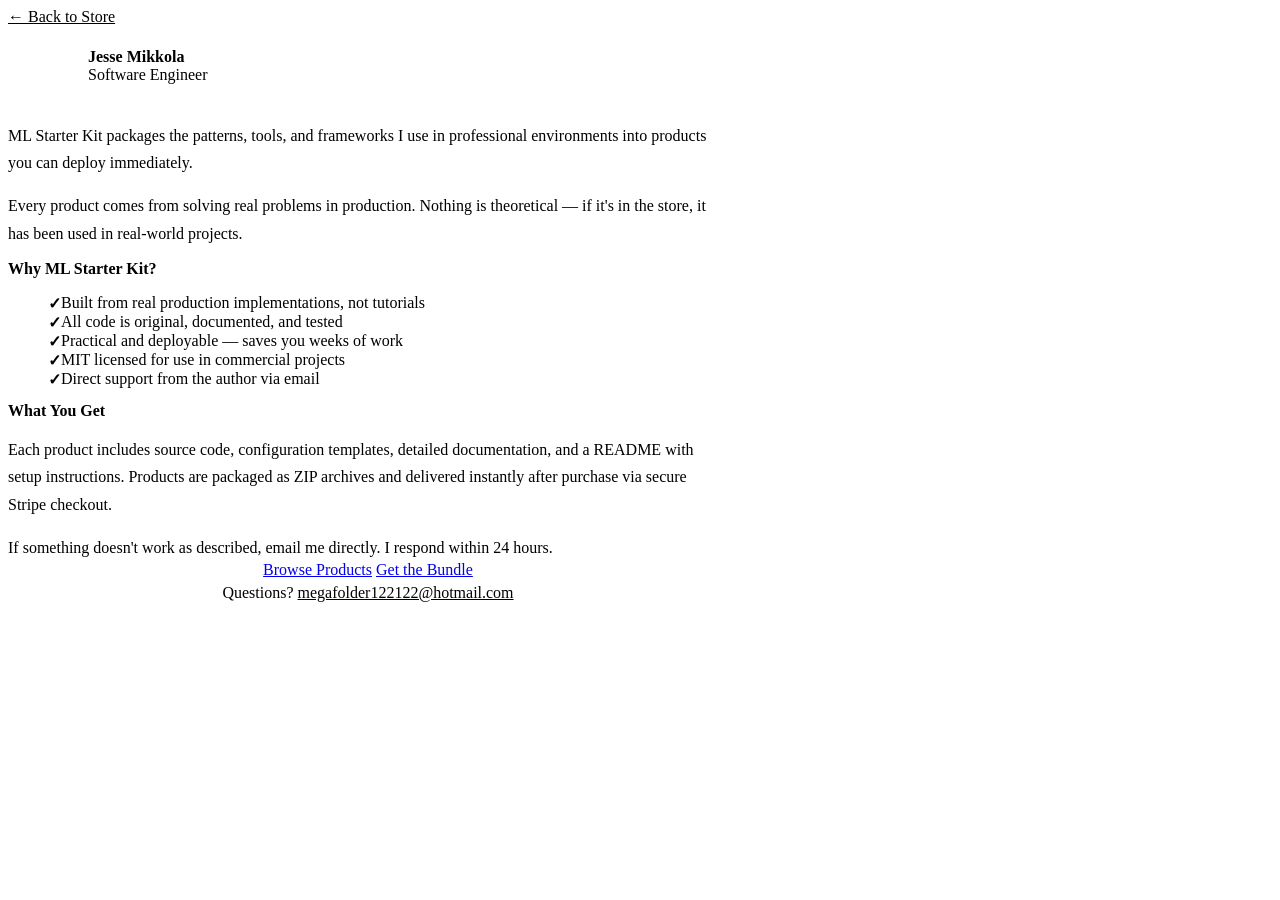
==== about.html @ e7239b21 "Initial deploy" ====
<!DOCTYPE html>
<html lang="en" data-theme="dark">
<head>
  <meta charset="UTF-8">
  <meta name="viewport" content="width=device-width, initial-scale=1.0">
  <meta name="robots" content="index, follow">
  <meta name="description" content="About ML Starter Kit. From Notebook to Production ML in Minutes.">
  <meta name="author" content="Jesse Mikkola">
  <meta name="theme-color" content="#8b5cf6">
  <link rel="canonical" href="https://inity13.github.io/ml-starter-kit/about.html">
  <title>About — ML Starter Kit</title>
  <link rel="icon" type="image/svg+xml" href="favicon.svg">
  <link rel="stylesheet" href="style.css">
  <style>
    .about-page { padding-top: calc(var(--header-height) + var(--space-12)); }
    .about-card {
      background: var(--color-card);
      border: 1px solid var(--color-card-border);
      border-radius: var(--radius-2xl);
      padding: var(--space-8);
      max-width: 720px;
      margin: 0 auto var(--space-8);
    }
    @media (min-width: 640px) { .about-card { padding: var(--space-12); } }
    .author-header { display: flex; align-items: center; gap: var(--space-6); margin-bottom: var(--space-6); }
    .author-avatar {
      width: 80px; height: 80px; border-radius: 50%; flex-shrink: 0;
      background: var(--gradient-primary); display: flex; align-items: center; justify-content: center;
    }
    .author-avatar svg { width: 44px; height: 44px; stroke: white; fill: none; stroke-width: 1.5; stroke-linecap: round; stroke-linejoin: round; }
    .author-name { font-size: var(--text-2xl); font-weight: 700; color: var(--color-text-heading); margin-bottom: var(--space-1); }
    .author-role { font-size: var(--text-sm); color: var(--color-text-muted); }
    .about-card h2 { font-size: var(--text-xl); margin-bottom: var(--space-3); }
    .about-card p { margin-bottom: var(--space-4); font-size: var(--text-sm); line-height: 1.7; }
    .about-card ul { margin-bottom: var(--space-4); }
    .about-card li {
      display: flex; align-items: flex-start; gap: var(--space-3);
      font-size: var(--text-sm); color: var(--color-text-muted); margin-bottom: var(--space-2);
    }
    .about-card li .check { color: var(--color-accent); font-weight: 700; flex-shrink: 0; }
    .about-cta { text-align: center; margin-top: var(--space-8); }
    .contact-line { text-align: center; font-size: var(--text-sm); color: var(--color-text-muted); margin-top: var(--space-6); }
    .contact-line a { color: var(--color-primary-light); }
    .back-link { display: inline-block; margin-bottom: var(--space-6); font-size: var(--text-sm); color: var(--color-text-muted); }
    .back-link:hover { color: var(--color-text); }
  </style>
  <!-- analytics-injector-start -->
<script defer data-domain="inity13.github.io" src="https://plausible.io/js/script.js"></script>
<!-- analytics-injector-end -->
</head>
<body>
  <main class="about-page">
    <div class="container">
      <a href="index.html" class="back-link">&larr; Back to Store</a>
      <div class="about-card">
        <div class="author-header">
          <div class="author-avatar" aria-hidden="true">
            <svg viewBox="0 0 24 24"><circle cx="12" cy="8" r="4"/><path d="M20 21a8 8 0 0 0-16 0"/></svg>
          </div>
          <div>
            <div class="author-name">Jesse Mikkola</div>
            <div class="author-role">Software Engineer</div>
          </div>
        </div>

        <p>ML Starter Kit packages the patterns, tools, and frameworks I use in professional environments into products you can deploy immediately.</p>

        <p>Every product comes from solving real problems in production. Nothing is theoretical — if it's in the store, it has been used in real-world projects.</p>

        <h2>Why ML Starter Kit?</h2>
        <ul>
          <li><span class="check" aria-hidden="true">&#10003;</span> Built from real production implementations, not tutorials</li>
          <li><span class="check" aria-hidden="true">&#10003;</span> All code is original, documented, and tested</li>
          <li><span class="check" aria-hidden="true">&#10003;</span> Practical and deployable — saves you weeks of work</li>
          <li><span class="check" aria-hidden="true">&#10003;</span> MIT licensed for use in commercial projects</li>
          <li><span class="check" aria-hidden="true">&#10003;</span> Direct support from the author via email</li>
        </ul>

        <h2>What You Get</h2>
        <p>Each product includes source code, configuration templates, detailed documentation, and a README with setup instructions. Products are packaged as ZIP archives and delivered instantly after purchase via secure Stripe checkout.</p>

        <p>If something doesn't work as described, email me directly. I respond within 24 hours.</p>

        <div class="about-cta">
          <a href="index.html#products" class="btn btn-primary btn-lg">Browse Products</a>
          <a href="index.html#bundle" class="btn btn-secondary btn-lg" style="margin-left: var(--space-3);">Get the Bundle</a>
        </div>

        <p class="contact-line">
          Questions? <a href="mailto:megafolder122122@hotmail.com">megafolder122122@hotmail.com</a>
        </p>
      </div>
    </div>
  </main>
  <script src="script.js"></script>
<!-- analytics-start -->
<script>
(function(){
  try{
    fetch("https://ferovwapilhcpqozqinn.supabase.co/rest/v1/page_views",{
      method:"POST",
      headers:{"Content-Type":"application/json","apikey":"eyJhbGciOiJIUzI1NiIsInR5cCI6IkpXVCJ9.eyJpc3MiOiJzdXBhYmFzZSIsInJlZiI6ImZlcm92d2FwaWxoY3Bxb3pxaW5uIiwicm9sZSI6ImFub24iLCJpYXQiOjE3NzMwMTU3NTYsImV4cCI6MjA4ODU5MTc1Nn0.RhBBxPaAw5Fyzal5m3GY_sdxiIAp_RVJ_ki8CUgPnRY","Authorization":"Bearer eyJhbGciOiJIUzI1NiIsInR5cCI6IkpXVCJ9.eyJpc3MiOiJzdXBhYmFzZSIsInJlZiI6ImZlcm92d2FwaWxoY3Bxb3pxaW5uIiwicm9sZSI6ImFub24iLCJpYXQiOjE3NzMwMTU3NTYsImV4cCI6MjA4ODU5MTc1Nn0.RhBBxPaAw5Fyzal5m3GY_sdxiIAp_RVJ_ki8CUgPnRY","Prefer":"return=minimal"},
      body:JSON.stringify({store_name:"ML Starter Kit",page_path:location.pathname,referrer:document.referrer||null,user_agent:navigator.userAgent}),
      keepalive:true
    }).catch(function(){});
  }catch(e){}
})();
</script>
<!-- analytics-end -->
</body>
</html>
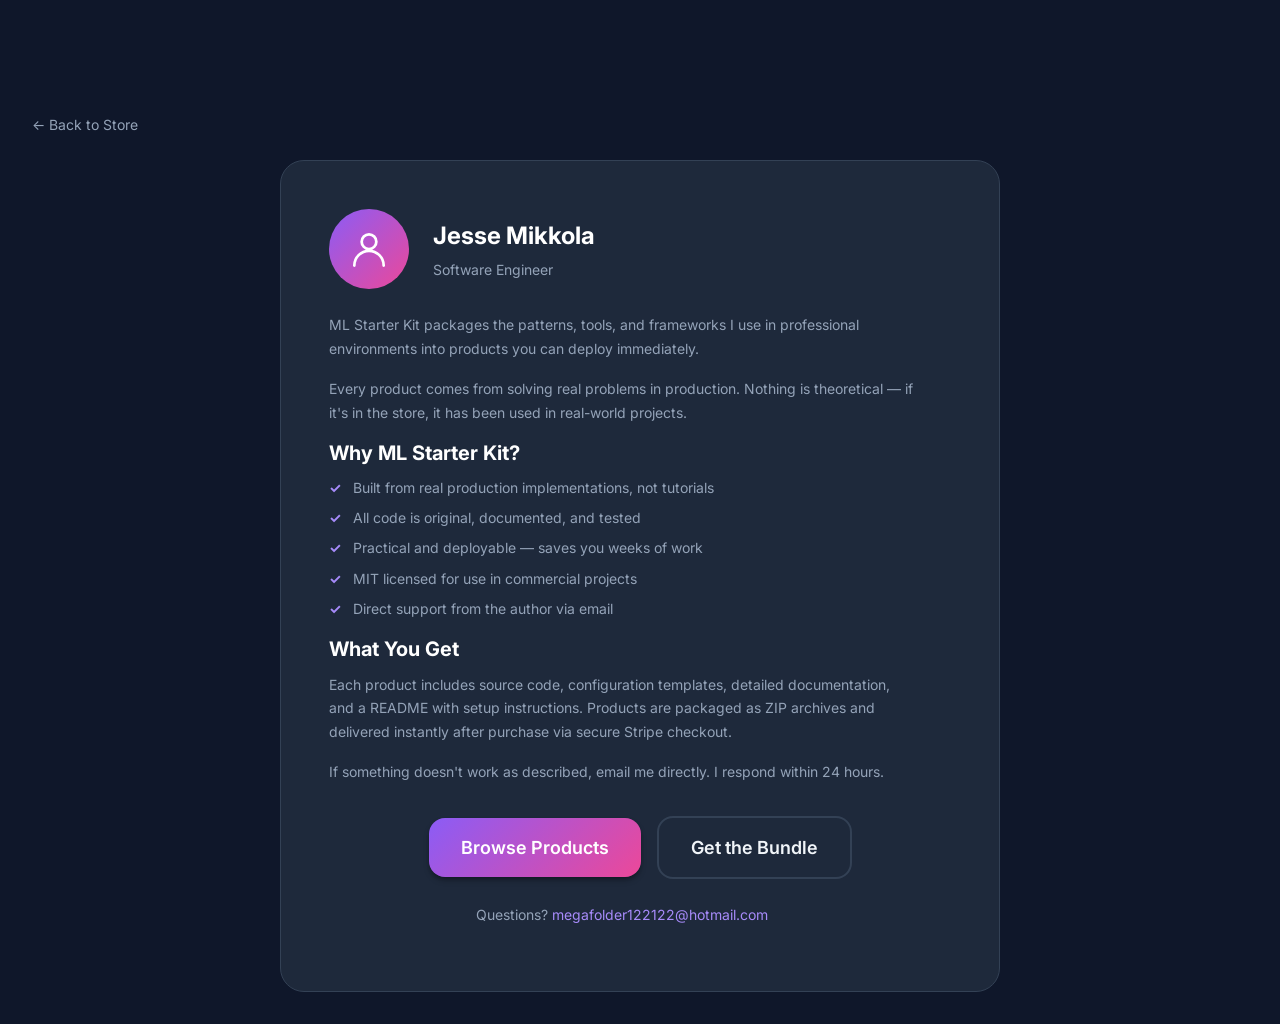
==== commit 8ce8791b: "Deploy storefront to GitHub Pages" ====
--- a/about.html
+++ b/about.html
@@ -44,9 +44,6 @@
     .back-link { display: inline-block; margin-bottom: var(--space-6); font-size: var(--text-sm); color: var(--color-text-muted); }
     .back-link:hover { color: var(--color-text); }
   </style>
-  <!-- analytics-injector-start -->
-<script defer data-domain="inity13.github.io" src="https://plausible.io/js/script.js"></script>
-<!-- analytics-injector-end -->
 </head>
 <body>
   <main class="about-page">
--- a/style.css
+++ b/style.css
@@ -0,0 +1,1695 @@
+/* ==========================================================================
+   ML Starter Kit — Design System & Storefront Styles
+   Theme: Data Engineering (deep blues, teals, data-visualization greens)
+   ========================================================================== */
+
+/* --- Google Fonts --- */
+@import url('https://fonts.googleapis.com/css2?family=Inter:wght@400;500;600;700;800&family=JetBrains+Mono:wght@400;500;600&display=swap');
+
+/* --- CSS Custom Properties (Dark Mode Default) --- */
+:root {
+  /* Brand Colors */
+  --color-primary: #8b5cf6;
+  --color-primary-light: #a78bfa;
+  --color-primary-dark: #7c3aed;
+  --color-secondary: #ec4899;
+  --color-secondary-light: #f472b6;
+  --color-accent: #a78bfa;
+  --color-accent-light: #c4b5fd;
+
+  /* Surfaces */
+  --color-bg: #0f172a;
+  --color-bg-alt: #0b1120;
+  --color-card: #1e293b;
+  --color-card-hover: #253449;
+  --color-card-border: #334155;
+  --color-surface: #162032;
+
+  /* Text */
+  --color-text: #f1f5f9;
+  --color-text-muted: #94a3b8;
+  --color-text-heading: #ffffff;
+  --color-text-inverse: #0f172a;
+
+  /* Status / Accent */
+  --color-success: #10b981;
+  --color-warning: #f59e0b;
+  --color-danger: #ef4444;
+  --color-crypto: #f7931a;
+
+  /* Gradients */
+  --gradient-primary: linear-gradient(135deg, var(--color-primary) 0%, var(--color-secondary) 100%);
+  --gradient-accent: linear-gradient(135deg, var(--color-accent) 0%, var(--color-primary) 100%);
+  --gradient-hero: linear-gradient(160deg, #1a0a2e 0%, #2d1052 40%, #1e1145 70%, #1a0a2e 100%);
+  --gradient-bundle: linear-gradient(135deg, #6366f1 0%, #4f46e5 50%, #7c3aed 100%);
+
+  /* Typography */
+  --font-body: 'Inter', -apple-system, BlinkMacSystemFont, 'Segoe UI', sans-serif;
+  --font-mono: 'JetBrains Mono', 'Fira Code', 'Cascadia Code', monospace;
+
+  --text-xs: 0.75rem;
+  --text-sm: 0.875rem;
+  --text-base: 1rem;
+  --text-lg: 1.125rem;
+  --text-xl: 1.25rem;
+  --text-2xl: 1.5rem;
+  --text-3xl: 1.875rem;
+  --text-4xl: 2.25rem;
+  --text-5xl: 3rem;
+  --text-6xl: 3.75rem;
+
+  /* Spacing */
+  --space-1: 0.25rem;
+  --space-2: 0.5rem;
+  --space-3: 0.75rem;
+  --space-4: 1rem;
+  --space-5: 1.25rem;
+  --space-6: 1.5rem;
+  --space-8: 2rem;
+  --space-10: 2.5rem;
+  --space-12: 3rem;
+  --space-16: 4rem;
+  --space-20: 5rem;
+  --space-24: 6rem;
+
+  /* Border Radius */
+  --radius-sm: 0.375rem;
+  --radius-md: 0.5rem;
+  --radius-lg: 0.75rem;
+  --radius-xl: 1rem;
+  --radius-2xl: 1.5rem;
+  --radius-full: 9999px;
+
+  /* Shadows */
+  --shadow-sm: 0 1px 2px 0 rgba(0, 0, 0, 0.3);
+  --shadow-md: 0 4px 6px -1px rgba(0, 0, 0, 0.3), 0 2px 4px -2px rgba(0, 0, 0, 0.3);
+  --shadow-lg: 0 10px 15px -3px rgba(0, 0, 0, 0.3), 0 4px 6px -4px rgba(0, 0, 0, 0.3);
+  --shadow-xl: 0 20px 25px -5px rgba(0, 0, 0, 0.4), 0 8px 10px -6px rgba(0, 0, 0, 0.4);
+  --shadow-glow-primary: 0 0 20px rgba(15, 118, 110, 0.3);
+  --shadow-glow-accent: 0 0 20px rgba(16, 185, 129, 0.3);
+
+  /* Transitions */
+  --transition-fast: 150ms ease;
+  --transition-base: 250ms ease;
+  --transition-slow: 400ms ease;
+
+  /* Layout */
+  --container-max: 1280px;
+  --header-height: 4rem;
+}
+
+/* --- Light Mode --- */
+[data-theme="light"] {
+  --color-bg: #f8fafc;
+  --color-bg-alt: #f1f5f9;
+  --color-card: #ffffff;
+  --color-card-hover: #f8fafc;
+  --color-card-border: #e2e8f0;
+  --color-surface: #ffffff;
+  --color-text: #1e293b;
+  --color-text-muted: #64748b;
+  --color-text-heading: #0f172a;
+  --color-text-inverse: #f1f5f9;
+  --gradient-hero: linear-gradient(160deg, #f8fafc 0%, #e0f2fe 40%, #ccfbf1 70%, #f8fafc 100%);
+  --shadow-sm: 0 1px 2px 0 rgba(0, 0, 0, 0.05);
+  --shadow-md: 0 4px 6px -1px rgba(0, 0, 0, 0.07), 0 2px 4px -2px rgba(0, 0, 0, 0.07);
+  --shadow-lg: 0 10px 15px -3px rgba(0, 0, 0, 0.08), 0 4px 6px -4px rgba(0, 0, 0, 0.08);
+  --shadow-xl: 0 20px 25px -5px rgba(0, 0, 0, 0.1), 0 8px 10px -6px rgba(0, 0, 0, 0.1);
+  --shadow-glow-primary: 0 0 20px rgba(15, 118, 110, 0.15);
+  --shadow-glow-accent: 0 0 20px rgba(16, 185, 129, 0.15);
+}
+
+/* --- Reset & Base --- */
+*,
+*::before,
+*::after {
+  box-sizing: border-box;
+  margin: 0;
+  padding: 0;
+}
+
+html {
+  scroll-behavior: smooth;
+  -webkit-text-size-adjust: 100%;
+  font-size: 16px;
+}
+
+body {
+  font-family: var(--font-body);
+  background-color: var(--color-bg);
+  color: var(--color-text);
+  line-height: 1.6;
+  -webkit-font-smoothing: antialiased;
+  -moz-osx-font-smoothing: grayscale;
+  overflow-x: hidden;
+}
+
+img {
+  max-width: 100%;
+  height: auto;
+  display: block;
+}
+
+a {
+  color: var(--color-primary-light);
+  text-decoration: none;
+  transition: color var(--transition-fast);
+}
+
+a:hover {
+  color: var(--color-accent);
+}
+
+a:focus-visible {
+  outline: 2px solid var(--color-accent);
+  outline-offset: 2px;
+  border-radius: var(--radius-sm);
+}
+
+ul, ol {
+  list-style: none;
+}
+
+/* --- Typography --- */
+h1, h2, h3, h4, h5, h6 {
+  color: var(--color-text-heading);
+  font-weight: 700;
+  line-height: 1.2;
+}
+
+h1 { font-size: var(--text-4xl); }
+h2 { font-size: var(--text-3xl); }
+h3 { font-size: var(--text-2xl); }
+h4 { font-size: var(--text-xl); }
+
+@media (min-width: 768px) {
+  h1 { font-size: var(--text-5xl); }
+  h2 { font-size: var(--text-4xl); }
+  h3 { font-size: var(--text-3xl); }
+}
+
+@media (min-width: 1024px) {
+  h1 { font-size: var(--text-6xl); }
+}
+
+p {
+  color: var(--color-text-muted);
+  max-width: 65ch;
+}
+
+code, pre {
+  font-family: var(--font-mono);
+}
+
+/* --- Layout --- */
+.container {
+  width: 100%;
+  max-width: var(--container-max);
+  margin: 0 auto;
+  padding: 0 var(--space-4);
+}
+
+@media (min-width: 640px) {
+  .container { padding: 0 var(--space-6); }
+}
+
+@media (min-width: 1024px) {
+  .container { padding: 0 var(--space-8); }
+}
+
+.section {
+  padding: var(--space-16) 0;
+}
+
+@media (min-width: 768px) {
+  .section { padding: var(--space-20) 0; }
+}
+
+@media (min-width: 1024px) {
+  .section { padding: var(--space-24) 0; }
+}
+
+.section-header {
+  text-align: center;
+  margin-bottom: var(--space-12);
+}
+
+.section-header h2 {
+  margin-bottom: var(--space-4);
+}
+
+.section-header p {
+  margin: 0 auto;
+  font-size: var(--text-lg);
+}
+
+.section-label {
+  display: inline-block;
+  font-size: var(--text-sm);
+  font-weight: 600;
+  text-transform: uppercase;
+  letter-spacing: 0.1em;
+  color: var(--color-accent);
+  margin-bottom: var(--space-3);
+}
+
+/* --- Skip Link (Accessibility) --- */
+.skip-link {
+  position: absolute;
+  top: -100%;
+  left: var(--space-4);
+  padding: var(--space-2) var(--space-4);
+  background: var(--color-accent);
+  color: var(--color-text-inverse);
+  border-radius: var(--radius-md);
+  font-weight: 600;
+  z-index: 1000;
+  transition: top var(--transition-fast);
+}
+
+.skip-link:focus {
+  top: var(--space-4);
+}
+
+/* ==========================================================================
+   Header / Navigation
+   ========================================================================== */
+.site-header {
+  position: fixed;
+  top: 0;
+  left: 0;
+  right: 0;
+  z-index: 100;
+  height: var(--header-height);
+  backdrop-filter: blur(12px);
+  -webkit-backdrop-filter: blur(12px);
+  background-color: rgba(15, 23, 42, 0.85);
+  border-bottom: 1px solid rgba(51, 65, 85, 0.5);
+  transition: background-color var(--transition-base);
+}
+
+[data-theme="light"] .site-header {
+  background-color: rgba(248, 250, 252, 0.9);
+  border-bottom-color: rgba(226, 232, 240, 0.8);
+}
+
+.header-inner {
+  display: flex;
+  align-items: center;
+  justify-content: space-between;
+  height: 100%;
+}
+
+.logo {
+  display: flex;
+  align-items: center;
+  gap: var(--space-2);
+  font-weight: 800;
+  font-size: var(--text-xl);
+  color: var(--color-text-heading);
+}
+
+.logo-icon {
+  width: 2rem;
+  height: 2rem;
+  background: var(--gradient-primary);
+  border-radius: var(--radius-md);
+  display: flex;
+  align-items: center;
+  justify-content: center;
+  font-size: var(--text-sm);
+  color: white;
+}
+
+.nav-desktop {
+  display: none;
+  align-items: center;
+  gap: var(--space-6);
+}
+
+@media (min-width: 768px) {
+  .nav-desktop { display: flex; }
+}
+
+.nav-desktop a {
+  font-size: var(--text-sm);
+  font-weight: 500;
+  color: var(--color-text-muted);
+  transition: color var(--transition-fast);
+}
+
+.nav-desktop a:hover {
+  color: var(--color-text);
+}
+
+.header-actions {
+  display: flex;
+  align-items: center;
+  gap: var(--space-3);
+}
+
+/* Theme Toggle */
+.theme-toggle {
+  background: none;
+  border: 1px solid var(--color-card-border);
+  border-radius: var(--radius-md);
+  padding: var(--space-2);
+  cursor: pointer;
+  color: var(--color-text-muted);
+  display: flex;
+  align-items: center;
+  justify-content: center;
+  width: 2.25rem;
+  height: 2.25rem;
+  transition: all var(--transition-fast);
+}
+
+.theme-toggle:hover {
+  color: var(--color-text);
+  border-color: var(--color-text-muted);
+}
+
+.theme-toggle:focus-visible {
+  outline: 2px solid var(--color-accent);
+  outline-offset: 2px;
+}
+
+.theme-toggle .icon-sun,
+[data-theme="light"] .theme-toggle .icon-moon {
+  display: none;
+}
+
+[data-theme="light"] .theme-toggle .icon-sun {
+  display: block;
+}
+
+/* Mobile menu button */
+.mobile-menu-btn {
+  display: flex;
+  background: none;
+  border: none;
+  color: var(--color-text);
+  cursor: pointer;
+  padding: var(--space-2);
+}
+
+@media (min-width: 768px) {
+  .mobile-menu-btn { display: none; }
+}
+
+.mobile-menu-btn svg {
+  width: 1.5rem;
+  height: 1.5rem;
+}
+
+/* Mobile Navigation */
+.nav-mobile {
+  display: none;
+  position: fixed;
+  top: var(--header-height);
+  left: 0;
+  right: 0;
+  bottom: 0;
+  background-color: var(--color-bg);
+  padding: var(--space-6);
+  z-index: 99;
+  flex-direction: column;
+  gap: var(--space-4);
+}
+
+.nav-mobile.active {
+  display: flex;
+}
+
+.nav-mobile a {
+  font-size: var(--text-lg);
+  font-weight: 500;
+  color: var(--color-text-muted);
+  padding: var(--space-3) 0;
+  border-bottom: 1px solid var(--color-card-border);
+}
+
+.nav-mobile a:hover {
+  color: var(--color-text);
+}
+
+/* ==========================================================================
+   Buttons
+   ========================================================================== */
+.btn {
+  display: inline-flex;
+  align-items: center;
+  justify-content: center;
+  gap: var(--space-2);
+  padding: var(--space-3) var(--space-6);
+  font-family: var(--font-body);
+  font-size: var(--text-base);
+  font-weight: 600;
+  border-radius: var(--radius-lg);
+  border: none;
+  cursor: pointer;
+  text-decoration: none;
+  transition: all var(--transition-base);
+  white-space: nowrap;
+  line-height: 1.5;
+}
+
+.btn:focus-visible {
+  outline: 2px solid var(--color-accent);
+  outline-offset: 2px;
+}
+
+.btn-lg {
+  padding: var(--space-4) var(--space-8);
+  font-size: var(--text-lg);
+  border-radius: var(--radius-xl);
+}
+
+.btn-sm {
+  padding: var(--space-2) var(--space-4);
+  font-size: var(--text-sm);
+}
+
+/* Primary Button — Gradient */
+.btn-primary {
+  background: var(--gradient-primary);
+  color: #ffffff;
+  box-shadow: var(--shadow-md), 0 0 0 0 rgba(15, 118, 110, 0);
+}
+
+.btn-primary:hover {
+  transform: translateY(-1px);
+  box-shadow: var(--shadow-lg), var(--shadow-glow-primary);
+  color: #ffffff;
+}
+
+.btn-primary:active {
+  transform: translateY(0);
+}
+
+/* Secondary Button — Outline */
+.btn-secondary {
+  background: transparent;
+  color: var(--color-text);
+  border: 2px solid var(--color-card-border);
+}
+
+.btn-secondary:hover {
+  border-color: var(--color-primary-light);
+  color: var(--color-primary-light);
+  background: rgba(15, 118, 110, 0.08);
+}
+
+/* Accent Button */
+.btn-accent {
+  background: var(--gradient-accent);
+  color: #ffffff;
+  box-shadow: var(--shadow-md);
+}
+
+.btn-accent:hover {
+  transform: translateY(-1px);
+  box-shadow: var(--shadow-lg), var(--shadow-glow-accent);
+  color: #ffffff;
+}
+
+/* Crypto Button */
+.btn-crypto {
+  background: transparent;
+  color: var(--color-crypto);
+  border: 2px solid var(--color-crypto);
+}
+
+.btn-crypto:hover {
+  background: rgba(247, 147, 26, 0.1);
+  box-shadow: 0 0 20px rgba(247, 147, 26, 0.2);
+}
+
+/* Bundle Button — Special */
+.btn-bundle {
+  background: var(--gradient-bundle);
+  color: #ffffff;
+  font-size: var(--text-lg);
+  padding: var(--space-4) var(--space-10);
+  box-shadow: var(--shadow-lg);
+}
+
+.btn-bundle:hover {
+  transform: translateY(-2px);
+  box-shadow: var(--shadow-xl), 0 0 30px rgba(99, 102, 241, 0.4);
+  color: #ffffff;
+}
+
+/* ==========================================================================
+   Hero Section
+   ========================================================================== */
+.hero {
+  position: relative;
+  min-height: 100vh;
+  display: flex;
+  align-items: center;
+  background: var(--gradient-hero);
+  padding-top: calc(var(--header-height) + var(--space-8));
+  overflow: hidden;
+}
+
+.hero::before {
+  content: '';
+  position: absolute;
+  top: 0;
+  left: 0;
+  right: 0;
+  bottom: 0;
+  background:
+    radial-gradient(ellipse 600px 400px at 20% 50%, rgba(15, 118, 110, 0.12) 0%, transparent 70%),
+    radial-gradient(ellipse 500px 300px at 80% 30%, rgba(30, 64, 175, 0.1) 0%, transparent 70%);
+  pointer-events: none;
+}
+
+/* Animated grid lines background */
+.hero-grid {
+  position: absolute;
+  inset: 0;
+  background-image:
+    linear-gradient(rgba(15, 118, 110, 0.05) 1px, transparent 1px),
+    linear-gradient(90deg, rgba(15, 118, 110, 0.05) 1px, transparent 1px);
+  background-size: 60px 60px;
+  pointer-events: none;
+  mask-image: radial-gradient(ellipse 80% 60% at 50% 50%, black, transparent);
+  -webkit-mask-image: radial-gradient(ellipse 80% 60% at 50% 50%, black, transparent);
+}
+
+[data-theme="light"] .hero-grid {
+  background-image:
+    linear-gradient(rgba(15, 118, 110, 0.08) 1px, transparent 1px),
+    linear-gradient(90deg, rgba(15, 118, 110, 0.08) 1px, transparent 1px);
+}
+
+.hero-content {
+  position: relative;
+  z-index: 1;
+  text-align: center;
+  max-width: 800px;
+  margin: 0 auto;
+}
+
+.hero-badge {
+  display: inline-flex;
+  align-items: center;
+  gap: var(--space-2);
+  padding: var(--space-2) var(--space-4);
+  background: rgba(16, 185, 129, 0.1);
+  border: 1px solid rgba(16, 185, 129, 0.2);
+  border-radius: var(--radius-full);
+  font-size: var(--text-sm);
+  font-weight: 500;
+  color: var(--color-accent);
+  margin-bottom: var(--space-6);
+}
+
+.hero-badge .pulse-dot {
+  width: 8px;
+  height: 8px;
+  background: var(--color-accent);
+  border-radius: 50%;
+  animation: pulse 2s ease-in-out infinite;
+}
+
+@keyframes pulse {
+  0%, 100% { opacity: 1; transform: scale(1); }
+  50% { opacity: 0.5; transform: scale(1.5); }
+}
+
+.hero h1 {
+  margin-bottom: var(--space-6);
+  letter-spacing: -0.02em;
+}
+
+.hero h1 .gradient-text {
+  background: var(--gradient-accent);
+  -webkit-background-clip: text;
+  background-clip: text;
+  -webkit-text-fill-color: transparent;
+}
+
+.hero-subtitle {
+  font-size: var(--text-lg);
+  color: var(--color-text-muted);
+  margin-bottom: var(--space-8);
+  max-width: 600px;
+  margin-left: auto;
+  margin-right: auto;
+}
+
+@media (min-width: 768px) {
+  .hero-subtitle { font-size: var(--text-xl); }
+}
+
+.hero-actions {
+  display: flex;
+  flex-wrap: wrap;
+  gap: var(--space-4);
+  justify-content: center;
+  margin-bottom: var(--space-10);
+}
+
+/* Trust Indicators */
+.trust-indicators {
+  display: flex;
+  flex-wrap: wrap;
+  justify-content: center;
+  gap: var(--space-6);
+  padding-top: var(--space-8);
+  border-top: 1px solid rgba(51, 65, 85, 0.3);
+}
+
+.trust-item {
+  display: flex;
+  align-items: center;
+  gap: var(--space-2);
+  font-size: var(--text-sm);
+  color: var(--color-text-muted);
+}
+
+.trust-item .trust-icon {
+  color: var(--color-accent);
+  font-size: var(--text-lg);
+}
+
+.trust-item .counter {
+  font-weight: 700;
+  color: var(--color-text);
+}
+
+/* ==========================================================================
+   Problem / Solution Section
+   ========================================================================== */
+.problems-section {
+  background: var(--color-bg-alt);
+}
+
+.problems-grid {
+  display: grid;
+  grid-template-columns: 1fr;
+  gap: var(--space-6);
+}
+
+@media (min-width: 768px) {
+  .problems-grid { grid-template-columns: repeat(3, 1fr); }
+}
+
+.problem-card {
+  background: var(--color-card);
+  border: 1px solid var(--color-card-border);
+  border-radius: var(--radius-xl);
+  padding: var(--space-6);
+  text-align: center;
+  transition: all var(--transition-base);
+}
+
+.problem-card:hover {
+  border-color: var(--color-primary);
+  box-shadow: var(--shadow-glow-primary);
+}
+
+.problem-icon {
+  font-size: var(--text-3xl);
+  margin-bottom: var(--space-4);
+  display: block;
+}
+
+.problem-card h3 {
+  font-size: var(--text-lg);
+  margin-bottom: var(--space-3);
+}
+
+.problem-card p {
+  font-size: var(--text-sm);
+  margin: 0 auto;
+}
+
+.problem-card .solution {
+  margin-top: var(--space-4);
+  padding-top: var(--space-4);
+  border-top: 1px solid var(--color-card-border);
+  font-size: var(--text-sm);
+  font-weight: 600;
+  color: var(--color-accent);
+}
+
+/* ==========================================================================
+   Product Cards / Grid
+   ========================================================================== */
+.products-grid {
+  display: grid;
+  grid-template-columns: 1fr;
+  gap: var(--space-6);
+}
+
+@media (min-width: 640px) {
+  .products-grid { grid-template-columns: repeat(2, 1fr); }
+}
+
+@media (min-width: 1024px) {
+  .products-grid { grid-template-columns: repeat(3, 1fr); }
+}
+
+.product-card {
+  position: relative;
+  background: var(--color-card);
+  border: 1px solid var(--color-card-border);
+  border-radius: var(--radius-xl);
+  padding: var(--space-6);
+  display: flex;
+  flex-direction: column;
+  transition: all var(--transition-base);
+  overflow: hidden;
+}
+
+.product-card::before {
+  content: '';
+  position: absolute;
+  top: 0;
+  left: 0;
+  right: 0;
+  height: 3px;
+  background: var(--card-gradient, var(--gradient-primary));
+  opacity: 0;
+  transition: opacity var(--transition-base);
+}
+
+.product-card:hover {
+  transform: translateY(-4px);
+  border-color: transparent;
+  box-shadow: var(--shadow-xl), var(--shadow-glow-primary);
+}
+
+.product-card:hover::before {
+  opacity: 1;
+}
+
+.product-card-icon {
+  font-size: var(--text-3xl);
+  margin-bottom: var(--space-4);
+  display: inline-block;
+}
+
+.product-card h3 {
+  font-size: var(--text-xl);
+  margin-bottom: var(--space-2);
+}
+
+.product-card .tagline {
+  font-size: var(--text-sm);
+  color: var(--color-text-muted);
+  margin-bottom: var(--space-4);
+  flex-grow: 1;
+}
+
+.product-card .tech-tags {
+  display: flex;
+  flex-wrap: wrap;
+  gap: var(--space-2);
+  margin-bottom: var(--space-4);
+}
+
+.tech-tag {
+  font-size: var(--text-xs);
+  font-weight: 500;
+  padding: var(--space-1) var(--space-2);
+  background: rgba(15, 118, 110, 0.1);
+  color: var(--color-primary-light);
+  border-radius: var(--radius-sm);
+  font-family: var(--font-mono);
+}
+
+.product-card .price-row {
+  display: flex;
+  align-items: center;
+  justify-content: space-between;
+  margin-top: auto;
+  padding-top: var(--space-4);
+  border-top: 1px solid var(--color-card-border);
+}
+
+.price {
+  font-size: var(--text-2xl);
+  font-weight: 800;
+  color: var(--color-text-heading);
+}
+
+.price .currency {
+  font-size: var(--text-sm);
+  font-weight: 500;
+  color: var(--color-text-muted);
+  vertical-align: super;
+}
+
+.product-trust-line {
+  margin-top: var(--space-3);
+  font-size: 0.75rem;
+  color: var(--color-text-muted);
+  text-align: center;
+  letter-spacing: 0.01em;
+}
+
+/* ==========================================================================
+   Featured Product Section
+   ========================================================================== */
+.featured-section {
+  background: var(--color-bg-alt);
+}
+
+.featured-product {
+  display: grid;
+  grid-template-columns: 1fr;
+  gap: var(--space-8);
+  background: var(--color-card);
+  border: 1px solid var(--color-card-border);
+  border-radius: var(--radius-2xl);
+  padding: var(--space-8);
+  overflow: hidden;
+}
+
+@media (min-width: 1024px) {
+  .featured-product {
+    grid-template-columns: 1fr 1fr;
+    padding: var(--space-12);
+  }
+}
+
+.featured-info {
+  display: flex;
+  flex-direction: column;
+}
+
+.featured-badge {
+  display: inline-flex;
+  align-items: center;
+  gap: var(--space-2);
+  width: fit-content;
+  padding: var(--space-1) var(--space-3);
+  background: rgba(249, 115, 22, 0.15);
+  color: #f97316;
+  font-size: var(--text-xs);
+  font-weight: 700;
+  text-transform: uppercase;
+  letter-spacing: 0.1em;
+  border-radius: var(--radius-full);
+  margin-bottom: var(--space-4);
+}
+
+.featured-info h3 {
+  font-size: var(--text-3xl);
+  margin-bottom: var(--space-2);
+}
+
+.featured-info .tagline {
+  font-size: var(--text-lg);
+  color: var(--color-text-muted);
+  margin-bottom: var(--space-6);
+}
+
+.feature-list {
+  display: flex;
+  flex-direction: column;
+  gap: var(--space-3);
+  margin-bottom: var(--space-6);
+}
+
+.feature-list li {
+  display: flex;
+  align-items: flex-start;
+  gap: var(--space-3);
+  font-size: var(--text-sm);
+  color: var(--color-text-muted);
+}
+
+.feature-list li .check {
+  color: var(--color-accent);
+  font-weight: 700;
+  flex-shrink: 0;
+  margin-top: 2px;
+}
+
+.featured-actions {
+  display: flex;
+  flex-wrap: wrap;
+  gap: var(--space-3);
+  align-items: center;
+  margin-top: auto;
+}
+
+.featured-price {
+  font-size: var(--text-3xl);
+  font-weight: 800;
+  color: var(--color-text-heading);
+  margin-right: var(--space-4);
+}
+
+/* Code Snippet Preview */
+.featured-code {
+  display: flex;
+  flex-direction: column;
+}
+
+.code-tabs {
+  display: flex;
+  gap: 0;
+  border-bottom: 1px solid var(--color-card-border);
+  margin-bottom: 0;
+}
+
+.code-tab {
+  padding: var(--space-2) var(--space-4);
+  font-family: var(--font-mono);
+  font-size: var(--text-xs);
+  font-weight: 500;
+  color: var(--color-text-muted);
+  background: none;
+  border: none;
+  cursor: pointer;
+  border-bottom: 2px solid transparent;
+  transition: all var(--transition-fast);
+}
+
+.code-tab:hover {
+  color: var(--color-text);
+}
+
+.code-tab.active {
+  color: var(--color-accent);
+  border-bottom-color: var(--color-accent);
+}
+
+.code-panel {
+  display: none;
+  flex: 1;
+}
+
+.code-panel.active {
+  display: block;
+}
+
+.code-block {
+  position: relative;
+  background: var(--color-bg);
+  border: 1px solid var(--color-card-border);
+  border-radius: 0 0 var(--radius-lg) var(--radius-lg);
+  overflow: hidden;
+}
+
+.code-block-header {
+  display: flex;
+  align-items: center;
+  justify-content: space-between;
+  padding: var(--space-2) var(--space-4);
+  background: rgba(0, 0, 0, 0.2);
+  border-bottom: 1px solid var(--color-card-border);
+}
+
+.code-block-filename {
+  font-family: var(--font-mono);
+  font-size: var(--text-xs);
+  color: var(--color-text-muted);
+}
+
+.copy-btn {
+  background: none;
+  border: 1px solid var(--color-card-border);
+  border-radius: var(--radius-sm);
+  padding: var(--space-1) var(--space-2);
+  font-family: var(--font-mono);
+  font-size: var(--text-xs);
+  color: var(--color-text-muted);
+  cursor: pointer;
+  transition: all var(--transition-fast);
+}
+
+.copy-btn:hover {
+  border-color: var(--color-accent);
+  color: var(--color-accent);
+}
+
+.copy-btn.copied {
+  border-color: var(--color-success);
+  color: var(--color-success);
+}
+
+pre {
+  padding: var(--space-4);
+  overflow-x: auto;
+  font-size: var(--text-sm);
+  line-height: 1.7;
+  tab-size: 4;
+}
+
+pre code {
+  font-family: var(--font-mono);
+  color: var(--color-text);
+}
+
+/* Syntax highlighting classes */
+.code-keyword { color: #c678dd; }
+.code-string { color: #98c379; }
+.code-comment { color: #5c6370; font-style: italic; }
+.code-function { color: #61afef; }
+.code-variable { color: #e06c75; }
+.code-number { color: #d19a66; }
+.code-class { color: #e5c07b; }
+.code-decorator { color: #d19a66; }
+
+[data-theme="light"] .code-keyword { color: #8839ef; }
+[data-theme="light"] .code-string { color: #40a02b; }
+[data-theme="light"] .code-comment { color: #9ca0b0; }
+[data-theme="light"] .code-function { color: #1e66f5; }
+[data-theme="light"] .code-variable { color: #d20f39; }
+[data-theme="light"] .code-number { color: #fe640b; }
+[data-theme="light"] .code-class { color: #df8e1d; }
+[data-theme="light"] .code-decorator { color: #fe640b; }
+
+/* ==========================================================================
+   Bundle Section
+   ========================================================================== */
+.bundle-section {
+  position: relative;
+  overflow: hidden;
+}
+
+.bundle-card {
+  position: relative;
+  background: var(--color-card);
+  border-radius: var(--radius-2xl);
+  padding: var(--space-8);
+  text-align: center;
+  overflow: hidden;
+}
+
+@media (min-width: 768px) {
+  .bundle-card { padding: var(--space-12); }
+}
+
+/* Animated gradient border */
+.bundle-card::before {
+  content: '';
+  position: absolute;
+  inset: 0;
+  border-radius: var(--radius-2xl);
+  padding: 2px;
+  background: linear-gradient(135deg, #6366f1, #4f46e5, #7c3aed, #a855f7, #6366f1);
+  background-size: 300% 300%;
+  animation: borderGlow 4s ease infinite;
+  -webkit-mask: linear-gradient(#fff 0 0) content-box, linear-gradient(#fff 0 0);
+  mask: linear-gradient(#fff 0 0) content-box, linear-gradient(#fff 0 0);
+  -webkit-mask-composite: xor;
+  mask-composite: exclude;
+  pointer-events: none;
+}
+
+@keyframes borderGlow {
+  0%, 100% { background-position: 0% 50%; }
+  50% { background-position: 100% 50%; }
+}
+
+.bundle-icon {
+  font-size: 3.5rem;
+  margin-bottom: var(--space-4);
+  display: block;
+}
+
+.bundle-card h2 {
+  font-size: var(--text-3xl);
+  margin-bottom: var(--space-2);
+}
+
+@media (min-width: 768px) {
+  .bundle-card h2 { font-size: var(--text-4xl); }
+}
+
+.bundle-card .tagline {
+  font-size: var(--text-lg);
+  color: var(--color-text-muted);
+  margin-bottom: var(--space-8);
+  max-width: 500px;
+  margin-left: auto;
+  margin-right: auto;
+}
+
+.bundle-pricing {
+  display: flex;
+  flex-wrap: wrap;
+  align-items: center;
+  justify-content: center;
+  gap: var(--space-4);
+  margin-bottom: var(--space-6);
+}
+
+.bundle-original-price {
+  font-size: var(--text-2xl);
+  font-weight: 600;
+  color: var(--color-text-muted);
+  text-decoration: line-through;
+}
+
+.bundle-price {
+  font-size: var(--text-5xl);
+  font-weight: 800;
+  color: var(--color-text-heading);
+}
+
+.bundle-savings {
+  display: inline-flex;
+  align-items: center;
+  padding: var(--space-2) var(--space-4);
+  background: rgba(16, 185, 129, 0.15);
+  color: var(--color-accent);
+  font-weight: 700;
+  font-size: var(--text-sm);
+  border-radius: var(--radius-full);
+}
+
+.bundle-includes {
+  display: grid;
+  grid-template-columns: 1fr;
+  gap: var(--space-3);
+  max-width: 600px;
+  margin: var(--space-8) auto;
+  text-align: left;
+}
+
+@media (min-width: 640px) {
+  .bundle-includes { grid-template-columns: repeat(2, 1fr); }
+}
+
+.bundle-includes li {
+  display: flex;
+  align-items: center;
+  gap: var(--space-2);
+  font-size: var(--text-sm);
+  color: var(--color-text-muted);
+}
+
+.bundle-includes li .check {
+  color: var(--color-accent);
+  font-weight: 700;
+  flex-shrink: 0;
+}
+
+.bundle-actions {
+  display: flex;
+  flex-wrap: wrap;
+  justify-content: center;
+  gap: var(--space-4);
+  margin-top: var(--space-8);
+}
+
+.bundle-guarantee {
+  margin-top: var(--space-6);
+  font-size: var(--text-sm);
+  color: var(--color-text-muted);
+}
+
+/* ==========================================================================
+   Features Section
+   ========================================================================== */
+.features-grid {
+  display: grid;
+  grid-template-columns: 1fr;
+  gap: var(--space-6);
+}
+
+@media (min-width: 640px) {
+  .features-grid { grid-template-columns: repeat(2, 1fr); }
+}
+
+@media (min-width: 1024px) {
+  .features-grid { grid-template-columns: repeat(3, 1fr); }
+}
+
+.feature-card {
+  background: var(--color-card);
+  border: 1px solid var(--color-card-border);
+  border-radius: var(--radius-xl);
+  padding: var(--space-6);
+  transition: all var(--transition-base);
+}
+
+.feature-card:hover {
+  border-color: var(--color-primary);
+  transform: translateY(-2px);
+  box-shadow: var(--shadow-glow-primary);
+}
+
+.feature-card-icon {
+  font-size: var(--text-3xl);
+  margin-bottom: var(--space-4);
+  display: block;
+}
+
+.feature-card h3 {
+  font-size: var(--text-lg);
+  margin-bottom: var(--space-2);
+}
+
+.feature-card p {
+  font-size: var(--text-sm);
+}
+
+/* ==========================================================================
+   Social Proof / Testimonials
+   ========================================================================== */
+.testimonials-section {
+  background: var(--color-bg-alt);
+}
+
+.testimonials-grid {
+  display: grid;
+  grid-template-columns: 1fr;
+  gap: var(--space-6);
+}
+
+@media (min-width: 768px) {
+  .testimonials-grid { grid-template-columns: repeat(3, 1fr); }
+}
+
+.testimonial-card {
+  background: var(--color-card);
+  border: 1px solid var(--color-card-border);
+  border-radius: var(--radius-xl);
+  padding: var(--space-6);
+}
+
+.testimonial-stars {
+  color: #f59e0b;
+  margin-bottom: var(--space-3);
+  font-size: var(--text-sm);
+  letter-spacing: 0.1em;
+}
+
+.testimonial-card blockquote {
+  font-size: var(--text-sm);
+  color: var(--color-text-muted);
+  line-height: 1.7;
+  margin-bottom: var(--space-4);
+  font-style: normal;
+}
+
+.testimonial-author {
+  display: flex;
+  align-items: center;
+  gap: var(--space-3);
+  padding-top: var(--space-4);
+  border-top: 1px solid var(--color-card-border);
+}
+
+.testimonial-avatar {
+  width: 2.5rem;
+  height: 2.5rem;
+  border-radius: 50%;
+  background: var(--gradient-primary);
+  display: flex;
+  align-items: center;
+  justify-content: center;
+  font-weight: 700;
+  font-size: var(--text-sm);
+  color: white;
+  flex-shrink: 0;
+}
+
+.testimonial-name {
+  font-weight: 600;
+  font-size: var(--text-sm);
+  color: var(--color-text);
+}
+
+.testimonial-role {
+  font-size: var(--text-xs);
+  color: var(--color-text-muted);
+}
+
+/* ==========================================================================
+   FAQ Accordion
+   ========================================================================== */
+.faq-section {
+  background: var(--color-bg);
+}
+
+.faq-list {
+  max-width: 768px;
+  margin: 0 auto;
+  display: flex;
+  flex-direction: column;
+  gap: var(--space-3);
+}
+
+.faq-item {
+  background: var(--color-card);
+  border: 1px solid var(--color-card-border);
+  border-radius: var(--radius-lg);
+  overflow: hidden;
+  transition: border-color var(--transition-fast);
+}
+
+.faq-item.active {
+  border-color: var(--color-primary);
+}
+
+.faq-question {
+  width: 100%;
+  display: flex;
+  align-items: center;
+  justify-content: space-between;
+  padding: var(--space-4) var(--space-5);
+  background: none;
+  border: none;
+  cursor: pointer;
+  font-family: var(--font-body);
+  font-size: var(--text-base);
+  font-weight: 600;
+  color: var(--color-text);
+  text-align: left;
+  gap: var(--space-4);
+  transition: color var(--transition-fast);
+}
+
+.faq-question:hover {
+  color: var(--color-primary-light);
+}
+
+.faq-question:focus-visible {
+  outline: 2px solid var(--color-accent);
+  outline-offset: -2px;
+  border-radius: var(--radius-lg);
+}
+
+.faq-chevron {
+  flex-shrink: 0;
+  width: 1.25rem;
+  height: 1.25rem;
+  color: var(--color-text-muted);
+  transition: transform var(--transition-base);
+}
+
+.faq-item.active .faq-chevron {
+  transform: rotate(180deg);
+}
+
+.faq-answer {
+  max-height: 0;
+  overflow: hidden;
+  transition: max-height var(--transition-slow) ease;
+}
+
+.faq-answer-inner {
+  padding: 0 var(--space-5) var(--space-5);
+  font-size: var(--text-sm);
+  color: var(--color-text-muted);
+  line-height: 1.7;
+}
+
+/* ==========================================================================
+   Footer
+   ========================================================================== */
+.site-footer {
+  background: var(--color-bg-alt);
+  border-top: 1px solid var(--color-card-border);
+  padding: var(--space-12) 0 var(--space-8);
+}
+
+.footer-grid {
+  display: grid;
+  grid-template-columns: 1fr;
+  gap: var(--space-8);
+  margin-bottom: var(--space-8);
+}
+
+@media (min-width: 640px) {
+  .footer-grid { grid-template-columns: repeat(2, 1fr); }
+}
+
+@media (min-width: 768px) {
+  .footer-grid { grid-template-columns: 2fr 1fr 1fr 1fr; }
+}
+
+.footer-brand .logo {
+  margin-bottom: var(--space-4);
+}
+
+.footer-brand p {
+  font-size: var(--text-sm);
+  color: var(--color-text-muted);
+  max-width: 300px;
+}
+
+.footer-column h4 {
+  font-size: var(--text-sm);
+  font-weight: 700;
+  text-transform: uppercase;
+  letter-spacing: 0.05em;
+  color: var(--color-text);
+  margin-bottom: var(--space-4);
+}
+
+.footer-column ul {
+  display: flex;
+  flex-direction: column;
+  gap: var(--space-2);
+}
+
+.footer-column a {
+  font-size: var(--text-sm);
+  color: var(--color-text-muted);
+}
+
+.footer-column a:hover {
+  color: var(--color-text);
+}
+
+.footer-bottom {
+  padding-top: var(--space-8);
+  border-top: 1px solid var(--color-card-border);
+  display: flex;
+  flex-wrap: wrap;
+  justify-content: space-between;
+  align-items: center;
+  gap: var(--space-4);
+}
+
+.footer-bottom p {
+  font-size: var(--text-sm);
+  color: var(--color-text-muted);
+}
+
+.footer-bottom-links {
+  display: flex;
+  gap: var(--space-4);
+}
+
+.footer-bottom-links a {
+  font-size: var(--text-sm);
+  color: var(--color-text-muted);
+}
+
+/* ==========================================================================
+   Scroll Reveal Animations
+   ========================================================================== */
+.reveal {
+  opacity: 0;
+  transform: translateY(30px);
+  transition: opacity 0.6s ease, transform 0.6s ease;
+}
+
+.reveal.visible {
+  opacity: 1;
+  transform: translateY(0);
+}
+
+.reveal-delay-1 { transition-delay: 0.1s; }
+.reveal-delay-2 { transition-delay: 0.2s; }
+.reveal-delay-3 { transition-delay: 0.3s; }
+.reveal-delay-4 { transition-delay: 0.4s; }
+.reveal-delay-5 { transition-delay: 0.5s; }
+
+/* ==========================================================================
+   Success / Cancel Page Styles
+   ========================================================================== */
+.status-page {
+  min-height: 100vh;
+  display: flex;
+  align-items: center;
+  justify-content: center;
+  padding: var(--space-8) var(--space-4);
+  background: var(--gradient-hero);
+}
+
+.status-card {
+  background: var(--color-card);
+  border: 1px solid var(--color-card-border);
+  border-radius: var(--radius-2xl);
+  padding: var(--space-8);
+  max-width: 600px;
+  width: 100%;
+  text-align: center;
+}
+
+@media (min-width: 640px) {
+  .status-card { padding: var(--space-12); }
+}
+
+.status-icon {
+  font-size: 4rem;
+  margin-bottom: var(--space-6);
+  display: block;
+}
+
+.status-card h1 {
+  font-size: var(--text-3xl);
+  margin-bottom: var(--space-4);
+}
+
+.status-card p {
+  margin: 0 auto var(--space-6);
+  font-size: var(--text-base);
+}
+
+.status-actions {
+  display: flex;
+  flex-wrap: wrap;
+  gap: var(--space-3);
+  justify-content: center;
+  margin-top: var(--space-6);
+}
+
+.next-steps {
+  text-align: left;
+  background: var(--color-bg);
+  border: 1px solid var(--color-card-border);
+  border-radius: var(--radius-lg);
+  padding: var(--space-6);
+  margin-top: var(--space-8);
+}
+
+.next-steps h2 {
+  font-size: var(--text-xl);
+  margin-bottom: var(--space-4);
+}
+
+.next-steps ol {
+  list-style: decimal;
+  list-style-position: inside;
+  display: flex;
+  flex-direction: column;
+  gap: var(--space-3);
+}
+
+.next-steps li {
+  font-size: var(--text-sm);
+  color: var(--color-text-muted);
+  line-height: 1.6;
+}
+
+.next-steps li strong {
+  color: var(--color-text);
+}
+
+/* ==========================================================================
+   Utility Classes
+   ========================================================================== */
+.sr-only {
+  position: absolute;
+  width: 1px;
+  height: 1px;
+  padding: 0;
+  margin: -1px;
+  overflow: hidden;
+  clip: rect(0, 0, 0, 0);
+  white-space: nowrap;
+  border-width: 0;
+}
+
+.text-center { text-align: center; }
+.text-gradient {
+  background: var(--gradient-accent);
+  -webkit-background-clip: text;
+  background-clip: text;
+  -webkit-text-fill-color: transparent;
+}
+
+/* ==========================================================================
+   Cross-Sell Section
+   ========================================================================== */
+.cross-sell-section {
+  background: var(--color-bg-alt, var(--color-bg));
+}
+
+.cross-sell-grid {
+  display: grid;
+  grid-template-columns: repeat(auto-fit, minmax(240px, 1fr));
+  gap: var(--space-4, 1rem);
+  margin-top: var(--space-6, 1.5rem);
+}
+
+.cross-sell-card {
+  display: flex;
+  flex-direction: column;
+  align-items: center;
+  text-align: center;
+  padding: var(--space-6, 1.5rem);
+  background: var(--color-card, #1e293b);
+  border: 1px solid var(--color-card-border, #334155);
+  border-radius: var(--radius-xl, 12px);
+  text-decoration: none;
+  color: var(--color-text, #f8fafc);
+  transition: transform 0.2s ease, border-color 0.2s ease, box-shadow 0.2s ease;
+}
+
+.cross-sell-card:hover {
+  transform: translateY(-4px);
+  border-color: var(--color-primary-light, #14b8a6);
+  box-shadow: 0 8px 24px rgba(0, 0, 0, 0.2);
+}
+
+.cross-sell-icon {
+  font-size: 2rem;
+  margin-bottom: var(--space-3, 0.75rem);
+}
+
+.cross-sell-card h3 {
+  font-size: var(--text-base, 1rem);
+  font-weight: 600;
+  margin-bottom: var(--space-2, 0.5rem);
+  color: var(--color-text-heading, #f8fafc);
+}
+
+.cross-sell-card p {
+  font-size: var(--text-sm, 0.875rem);
+  color: var(--color-text-muted, #94a3b8);
+  margin-bottom: var(--space-3, 0.75rem);
+  line-height: 1.5;
+  flex-grow: 1;
+}
+
+.cross-sell-meta {
+  font-size: var(--text-xs, 0.75rem);
+  color: var(--color-primary-light, #14b8a6);
+  font-weight: 600;
+  text-transform: uppercase;
+  letter-spacing: 0.05em;
+}
+
+/* ==========================================================================
+   Reduced Motion
+   ========================================================================== */
+@media (prefers-reduced-motion: reduce) {
+  *, *::before, *::after {
+    animation-duration: 0.01ms !important;
+    animation-iteration-count: 1 !important;
+    transition-duration: 0.01ms !important;
+    scroll-behavior: auto !important;
+  }
+
+  .reveal {
+    opacity: 1;
+    transform: none;
+  }
+}
